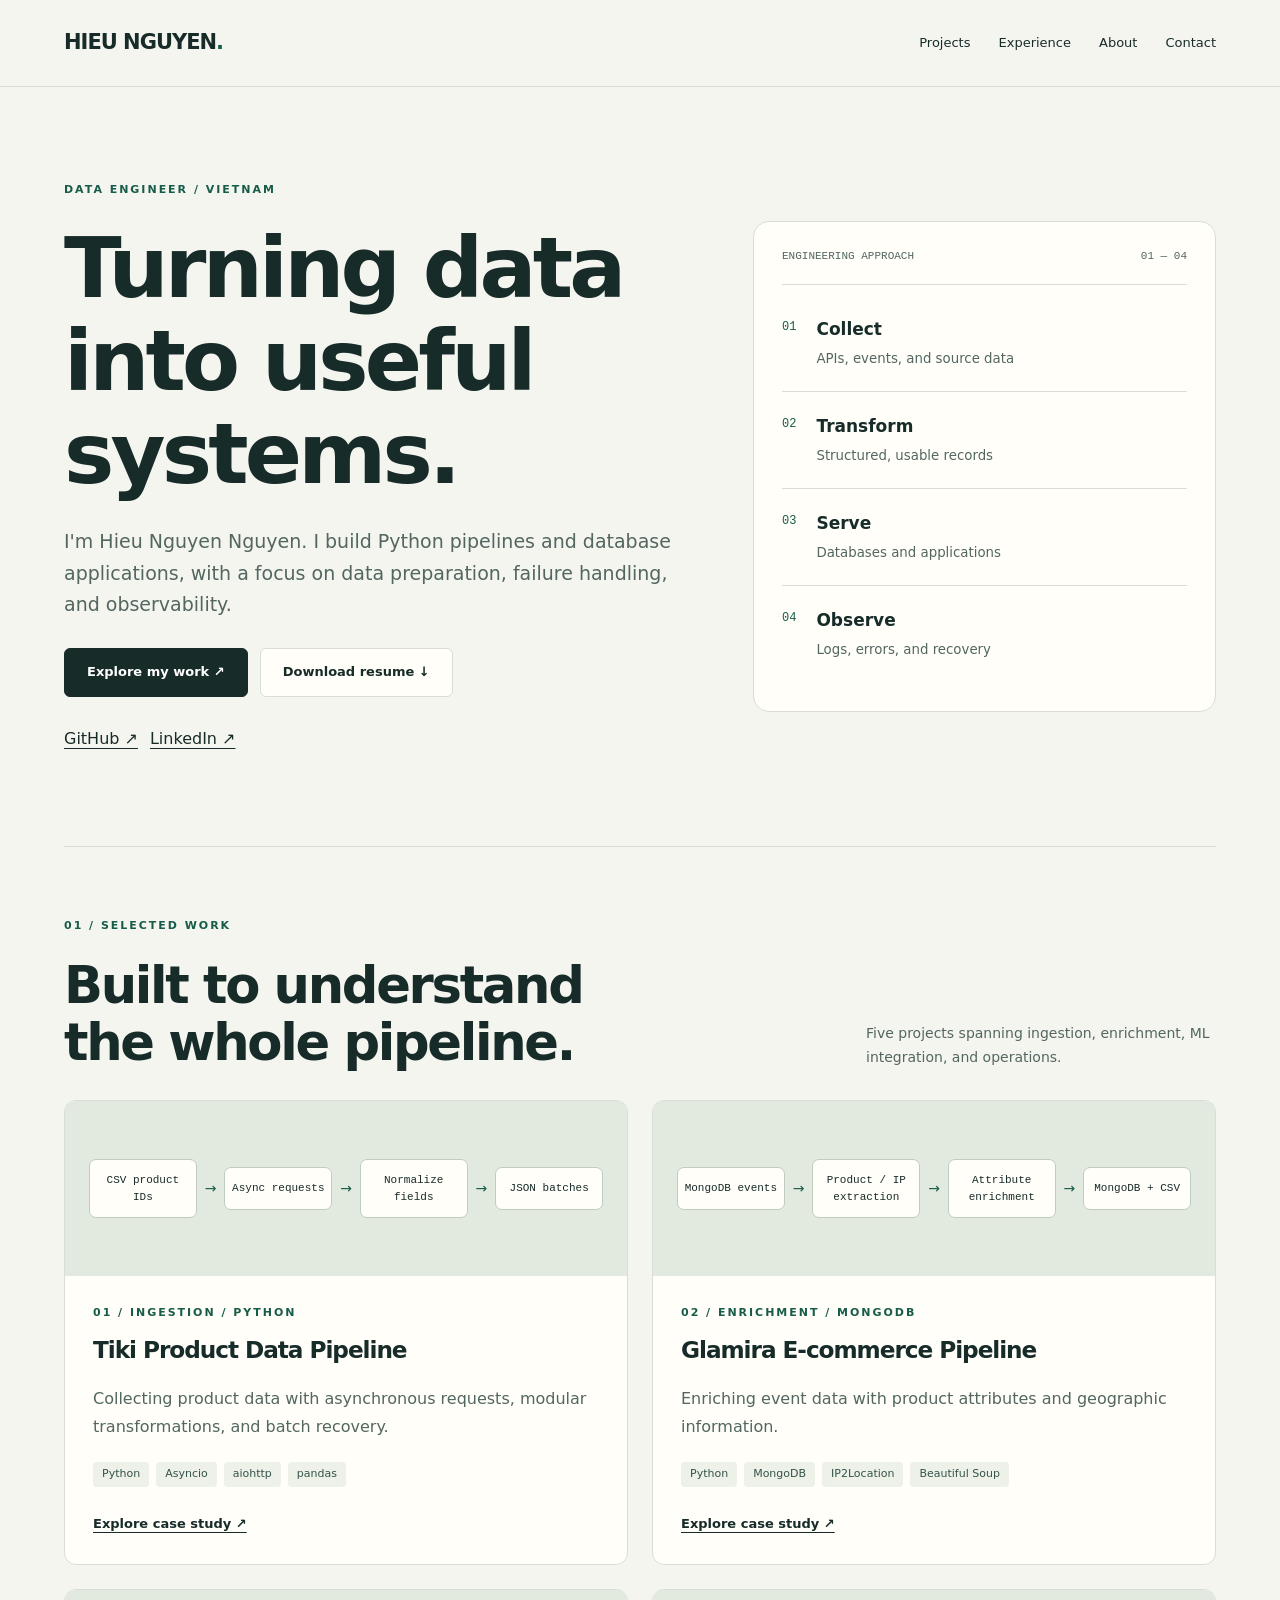
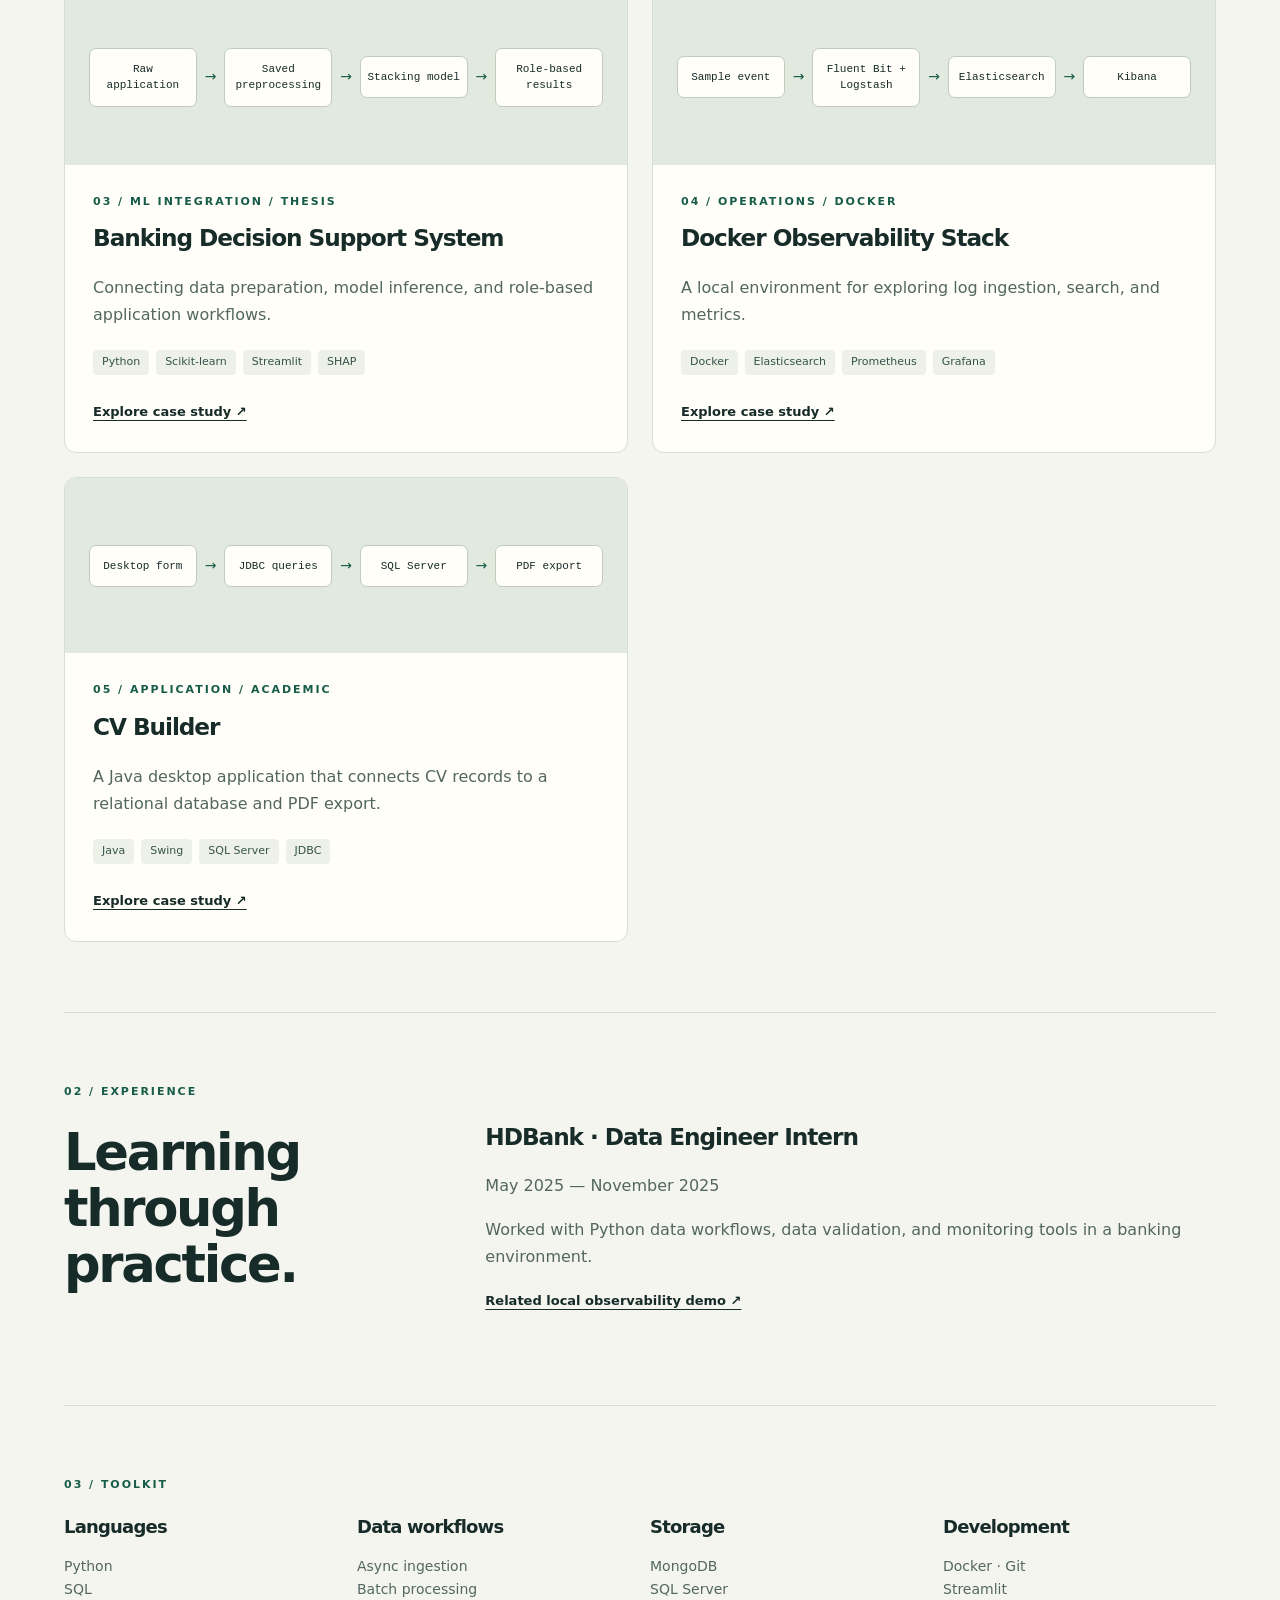
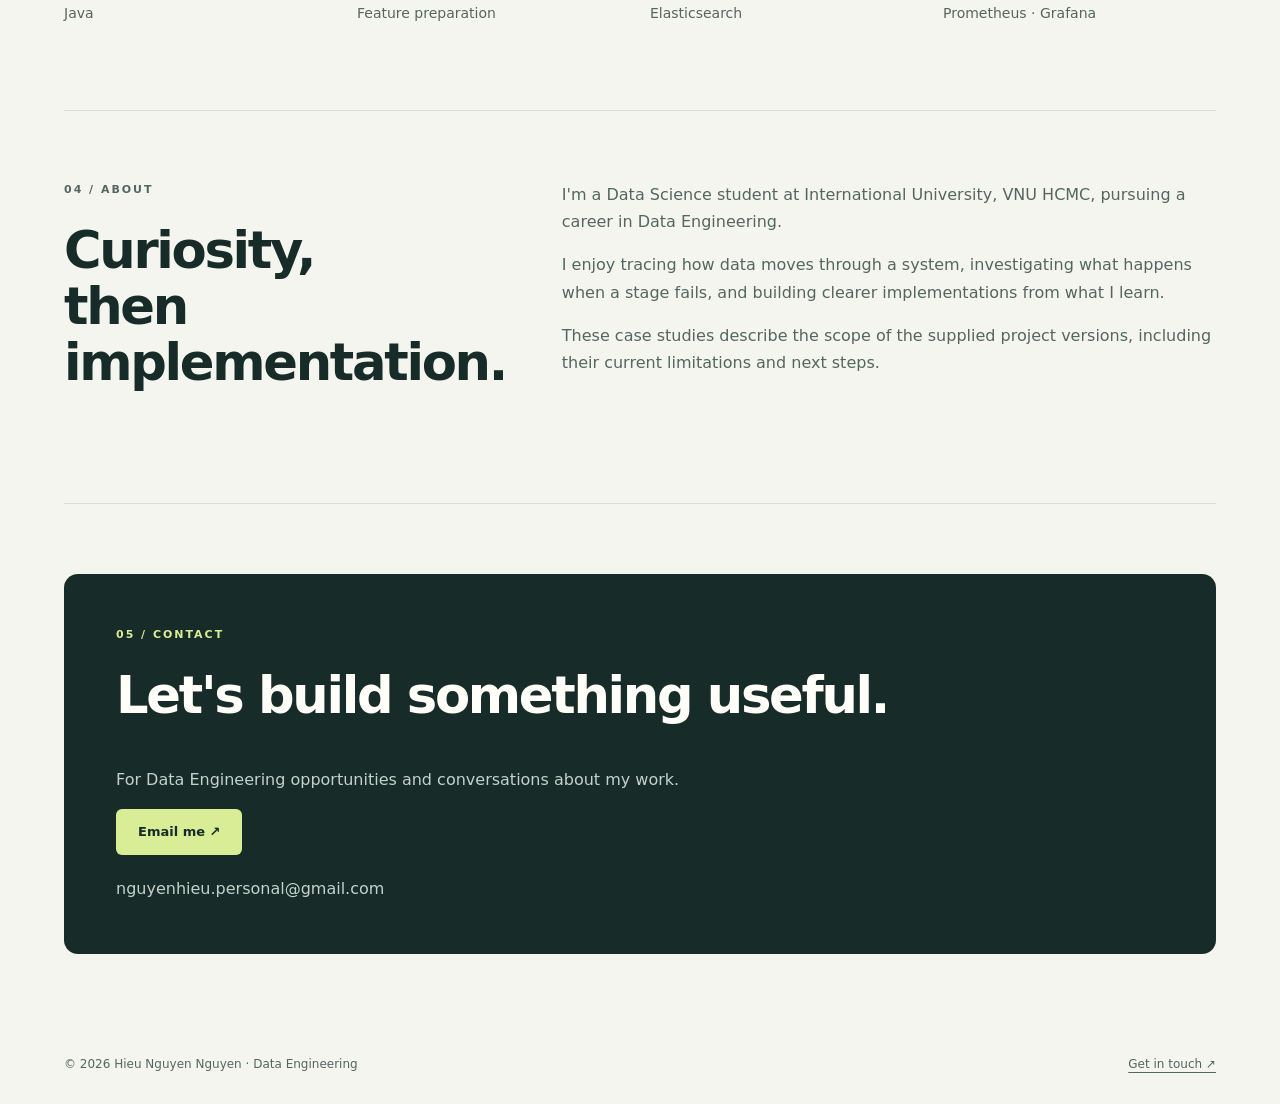
==== index.html @ 5956d6ee "Add files" ====
<!doctype html><html lang="en"><head><meta charset="utf-8"><meta name="viewport" content="width=device-width, initial-scale=1"><meta name="description" content="Data engineering portfolio: Python pipelines, databases, observability, and ML integration."><meta name="theme-color" content="#172b29"><meta property="og:title" content="Hieu Nguyen Nguyen | Data Engineer"><meta property="og:description" content="Data engineering portfolio: Python pipelines, databases, observability, and ML integration."><meta property="og:type" content="website"><title>Hieu Nguyen Nguyen | Data Engineer</title><link rel="icon" href="assets/favicon.svg" type="image/svg+xml"><link rel="stylesheet" href="assets/style.css"><script defer src="assets/config.js"></script><script defer src="assets/links.js"></script></head><body><a class="skip" href="#main">Skip to content</a><header class="top"><nav class="wrap" aria-label="Main navigation"><a class="brand" href="index.html">HIEU NGUYEN<b>.</b></a><div class="navlinks"><a href="index.html#projects">Projects</a><a href="index.html#experience">Experience</a><a href="index.html#about">About</a><a href="index.html#contact">Contact</a></div></nav></header><main id="main"><div class="wrap"><section class="hero"><div><p class="eyebrow">DATA ENGINEER / VIETNAM</p><h1>Turning data<br>into useful<br>systems.</h1><p class="lead">I'm Hieu Nguyen Nguyen. I build Python pipelines and database applications, with a focus on data preparation, failure handling, and observability.</p><div class="buttons"><a class="btn primary" href="#projects">Explore my work ↗</a><a class="btn" href="assets/resume.pdf" download>Download resume ↓</a></div><div class="buttons"><a data-link="github" hidden>GitHub ↗</a><a data-link="linkedin" hidden>LinkedIn ↗</a></div></div><aside class="system"><div class="system-top"><span>ENGINEERING APPROACH</span><span>01 — 04</span></div><ol><li><span>01</span><div><strong>Collect</strong><small>APIs, events, and source data</small></div></li><li><span>02</span><div><strong>Transform</strong><small>Structured, usable records</small></div></li><li><span>03</span><div><strong>Serve</strong><small>Databases and applications</small></div></li><li><span>04</span><div><strong>Observe</strong><small>Logs, errors, and recovery</small></div></li></ol></aside></section><section class="section" id="projects"><p class="eyebrow">01 / SELECTED WORK</p><div class="sectionhead"><h2>Built to understand<br>the whole pipeline.</h2><p>Five projects spanning ingestion, enrichment, ML integration, and operations.</p></div><div class="grid"><article class="card"><div class="art" aria-label="Illustrative workflow: CSV product IDs, Async requests, Normalize fields, JSON batches"><span class="node">CSV product IDs</span><span class="arrow" aria-hidden="true">→</span><span class="node">Async requests</span><span class="arrow" aria-hidden="true">→</span><span class="node">Normalize fields</span><span class="arrow" aria-hidden="true">→</span><span class="node">JSON batches</span></div><div class="card-body"><p class="eyebrow">01 / INGESTION / PYTHON</p><h3><a href="projects/tiki.html">Tiki Product Data Pipeline</a></h3><p>Collecting product data with asynchronous requests, modular transformations, and batch recovery.</p><ul class="tags"><li>Python</li><li>Asyncio</li><li>aiohttp</li><li>pandas</li></ul><a class="textlink" href="projects/tiki.html">Explore case study ↗</a></div></article><article class="card"><div class="art" aria-label="Illustrative workflow: MongoDB events, Product / IP extraction, Attribute enrichment, MongoDB + CSV"><span class="node">MongoDB events</span><span class="arrow" aria-hidden="true">→</span><span class="node">Product / IP extraction</span><span class="arrow" aria-hidden="true">→</span><span class="node">Attribute enrichment</span><span class="arrow" aria-hidden="true">→</span><span class="node">MongoDB + CSV</span></div><div class="card-body"><p class="eyebrow">02 / ENRICHMENT / MONGODB</p><h3><a href="projects/glamira.html">Glamira E-commerce Pipeline</a></h3><p>Enriching event data with product attributes and geographic information.</p><ul class="tags"><li>Python</li><li>MongoDB</li><li>IP2Location</li><li>Beautiful Soup</li></ul><a class="textlink" href="projects/glamira.html">Explore case study ↗</a></div></article><article class="card"><div class="art" aria-label="Illustrative workflow: Raw application, Saved preprocessing, Stacking model, Role-based results"><span class="node">Raw application</span><span class="arrow" aria-hidden="true">→</span><span class="node">Saved preprocessing</span><span class="arrow" aria-hidden="true">→</span><span class="node">Stacking model</span><span class="arrow" aria-hidden="true">→</span><span class="node">Role-based results</span></div><div class="card-body"><p class="eyebrow">03 / ML INTEGRATION / THESIS</p><h3><a href="projects/banking-dss.html">Banking Decision Support System</a></h3><p>Connecting data preparation, model inference, and role-based application workflows.</p><ul class="tags"><li>Python</li><li>Scikit-learn</li><li>Streamlit</li><li>SHAP</li></ul><a class="textlink" href="projects/banking-dss.html">Explore case study ↗</a></div></article><article class="card"><div class="art" aria-label="Illustrative workflow: Sample event, Fluent Bit + Logstash, Elasticsearch, Kibana"><span class="node">Sample event</span><span class="arrow" aria-hidden="true">→</span><span class="node">Fluent Bit + Logstash</span><span class="arrow" aria-hidden="true">→</span><span class="node">Elasticsearch</span><span class="arrow" aria-hidden="true">→</span><span class="node">Kibana</span></div><div class="card-body"><p class="eyebrow">04 / OPERATIONS / DOCKER</p><h3><a href="projects/observability.html">Docker Observability Stack</a></h3><p>A local environment for exploring log ingestion, search, and metrics.</p><ul class="tags"><li>Docker</li><li>Elasticsearch</li><li>Prometheus</li><li>Grafana</li></ul><a class="textlink" href="projects/observability.html">Explore case study ↗</a></div></article><article class="card"><div class="art" aria-label="Illustrative workflow: Desktop form, JDBC queries, SQL Server, PDF export"><span class="node">Desktop form</span><span class="arrow" aria-hidden="true">→</span><span class="node">JDBC queries</span><span class="arrow" aria-hidden="true">→</span><span class="node">SQL Server</span><span class="arrow" aria-hidden="true">→</span><span class="node">PDF export</span></div><div class="card-body"><p class="eyebrow">05 / APPLICATION / ACADEMIC</p><h3><a href="projects/cv-builder.html">CV Builder</a></h3><p>A Java desktop application that connects CV records to a relational database and PDF export.</p><ul class="tags"><li>Java</li><li>Swing</li><li>SQL Server</li><li>JDBC</li></ul><a class="textlink" href="projects/cv-builder.html">Explore case study ↗</a></div></article></div></section><section class="section" id="experience"><p class="eyebrow">02 / EXPERIENCE</p><div class="row"><h2>Learning<br>through practice.</h2><div><h3>HDBank · Data Engineer Intern</h3><p>May 2025 — November 2025</p><p>Worked with Python data workflows, data validation, and monitoring tools in a banking environment.</p><a class="textlink" href="projects/observability.html">Related local observability demo ↗</a></div></div></section><section class="section"><p class="eyebrow">03 / TOOLKIT</p><div class="skills"><div><h3>Languages</h3><p>Python<br>SQL<br>Java</p></div><div><h3>Data workflows</h3><p>Async ingestion<br>Batch processing<br>Feature preparation</p></div><div><h3>Storage</h3><p>MongoDB<br>SQL Server<br>Elasticsearch</p></div><div><h3>Development</h3><p>Docker · Git<br>Streamlit<br>Prometheus · Grafana</p></div></div></section><section class="section row" id="about"><div><p class="eyebrow">04 / ABOUT</p><h2>Curiosity,<br>then implementation.</h2></div><div><p>I'm a Data Science student at International University, VNU HCMC, pursuing a career in Data Engineering.</p><p>I enjoy tracing how data moves through a system, investigating what happens when a stage fails, and building clearer implementations from what I learn.</p><p>These case studies describe the scope of the supplied project versions, including their current limitations and next steps.</p></div></section><section class="section" id="contact"><div class="contact"><p class="eyebrow">05 / CONTACT</p><h2>Let's build something useful.</h2><p>For Data Engineering opportunities and conversations about my work.</p><a class="btn" href="mailto:nguyenhieu.personal@gmail.com">Email me ↗</a><p style="margin:20px 0 0">nguyenhieu.personal@gmail.com</p></div></section></div></main><footer class="wrap footer"><span>© 2026 Hieu Nguyen Nguyen · Data Engineering</span><a href="index.html#contact">Get in touch ↗</a></footer></body></html>
---- assets/style.css ----
:root{--bg:#f5f5f0;--ink:#172b29;--muted:#536660;--line:#d8ded6;--accent:#175c49;--lime:#d9ec96;--paper:#fffef9}*{box-sizing:border-box}html{scroll-behavior:smooth;scroll-padding-top:95px}body{margin:0;background:var(--bg);color:var(--ink);font:16px/1.7 system-ui,-apple-system,Segoe UI,sans-serif}a{color:inherit;text-underline-offset:4px}a:focus-visible,summary:focus-visible{outline:3px solid #587c20;outline-offset:5px}h1,h2,h3,p{margin-top:0}h1,h2,h3{line-height:1.1;letter-spacing:-.045em}h1{font-size:clamp(2.7rem,6.6vw,5.8rem);font-weight:650;margin-bottom:26px}h2{font-size:clamp(2rem,4vw,3.3rem);font-weight:600}h3{font-size:1.45rem;font-weight:600}.wrap{width:min(1152px,calc(100% - 48px));margin:auto}.top{border-bottom:1px solid var(--line);background:var(--bg)}nav{display:flex;align-items:center;justify-content:space-between;gap:20px;min-height:86px}.brand{font-size:21px;font-weight:750;text-decoration:none;letter-spacing:-1px}.brand b{color:var(--accent)}.navlinks{display:flex;gap:28px;flex-wrap:wrap}.navlinks a{font-size:13px;text-decoration:none}.navlinks a:hover{text-decoration:underline}.hero{display:grid;grid-template-columns:1.35fr 1fr;gap:64px;align-items:center;padding:94px 0}.eyebrow{text-transform:uppercase;font-size:11px;font-weight:750;letter-spacing:.18em;color:var(--accent);margin-bottom:22px}.lead{font-size:19px;line-height:1.65;color:var(--muted);max-width:630px}.buttons{display:flex;flex-wrap:wrap;gap:12px;margin-top:28px}.btn{display:inline-block;padding:12px 22px;border:1px solid var(--line);border-radius:6px;text-decoration:none;font-size:13px;font-weight:650;background:var(--paper)}.btn.primary{background:var(--ink);color:white;border-color:var(--ink)}.btn:hover{box-shadow:0 3px 0 #b4c3b6}.system{border:1px solid var(--line);border-radius:16px;background:var(--paper);padding:28px}.system-top{display:flex;justify-content:space-between;font:11px monospace;color:var(--muted);padding-bottom:22px;border-bottom:1px solid var(--line)}.system ol{padding:10px 0 0;list-style:none;margin:0}.system li{display:flex;gap:20px;padding:20px 0;border-bottom:1px solid var(--line)}.system li:last-child{border:0}.system li span{font:12px monospace;color:var(--accent);padding-top:5px}.system strong{display:block;font-size:17px;font-weight:600}.system small{color:var(--muted)}.section{padding:70px 0;border-top:1px solid var(--line)}.sectionhead{display:flex;justify-content:space-between;align-items:end;gap:24px;margin-bottom:30px}.sectionhead h2{margin:0}.sectionhead p{margin:0;color:var(--muted);font-size:14px;max-width:350px}.grid{display:grid;grid-template-columns:repeat(2,minmax(0,1fr));gap:24px}.card{background:var(--paper);border:1px solid var(--line);border-radius:12px;overflow:hidden}.card-body{padding:28px}.card p{color:var(--muted)}.card .eyebrow{color:var(--accent);margin-bottom:14px}.card h3 a{text-decoration:none}.card h3 a:hover{text-decoration:underline}.art{height:175px;background:#e2e9df;display:flex;align-items:center;padding:24px;gap:8px}.node{background:var(--paper);border:1px solid #bfccbe;padding:12px 6px;border-radius:7px;text-align:center;font:11px/1.5 monospace;flex:1}.arrow{font-size:14px;color:var(--accent)}.tags{display:flex;gap:7px;flex-wrap:wrap;list-style:none;padding:0;margin:22px 0}.tags li{font-size:11px;background:#edf1e8;padding:3px 9px;border-radius:4px;color:#34534a}.textlink{font-size:13px;font-weight:650}.row{display:grid;grid-template-columns:1fr 2fr;gap:56px}.row p{color:var(--muted)}.skills{display:grid;grid-template-columns:repeat(4,1fr);gap:20px}.skills h3{font-size:18px}.skills p{font-size:14px;color:var(--muted)}.contact{padding:52px;border-radius:14px;background:var(--ink);color:var(--paper)}.contact .eyebrow{color:var(--lime)}.contact p{color:#c4d2c9}.contact .btn{background:var(--lime);color:var(--ink);border:0}.contact a{overflow-wrap:anywhere}.footer{padding:30px 0;display:flex;justify-content:space-between;gap:20px;font-size:12px;color:var(--muted)}.skip{position:absolute;left:12px;top:-80px;background:white;padding:10px;z-index:20}.skip:focus{top:10px}.projecthero{padding:64px 0 48px}.projecthero h1{font-size:clamp(2.6rem,5vw,4.7rem);max-width:950px}.breadcrumb{font-size:13px;margin-bottom:40px;display:inline-block}.stats{display:grid;grid-template-columns:repeat(3,1fr);border:1px solid var(--line);border-radius:12px;background:var(--paper);margin:32px 0}.stat{padding:26px;border-right:1px solid var(--line)}.stat:last-child{border:0}.stat strong{font-size:30px;font-weight:600;display:block}.stat span{font-size:12px;color:var(--muted)}.content{max-width:840px}.content h2{font-size:30px}.content li{margin-bottom:12px}.content p,.content li{color:var(--muted)}.decision{padding:20px 0;border-bottom:1px solid var(--line)}.decision h3{font-size:20px}.note{padding:20px 24px;border-left:3px solid var(--accent);background:#e9eee3;font-size:14px}.projectart{margin:20px 0}.projectart .art{border-radius:12px;height:150px}.external{margin-top:16px}.external[hidden]{display:none}.resume-note{font-size:12px;color:var(--muted);margin-top:14px} @media(max-width:800px){.hero,.row{grid-template-columns:1fr;gap:32px}.hero{padding:55px 0}.skills{grid-template-columns:repeat(2,1fr)}.sectionhead{align-items:start;flex-direction:column}.section{padding:48px 0}}@media(max-width:560px){.wrap{width:calc(100% - 32px)}nav{align-items:start;flex-direction:column;padding:18px 0}.navlinks{gap:18px}.grid,.stats{grid-template-columns:1fr}.stat{border-right:0;border-bottom:1px solid var(--line)}.contact{padding:28px}.art{padding:16px;gap:4px}.node{font-size:10px;padding:10px 3px}.footer{flex-direction:column}.card-body{padding:24px}.skills{gap:12px} }@media(prefers-reduced-motion:reduce){html{scroll-behavior:auto}}
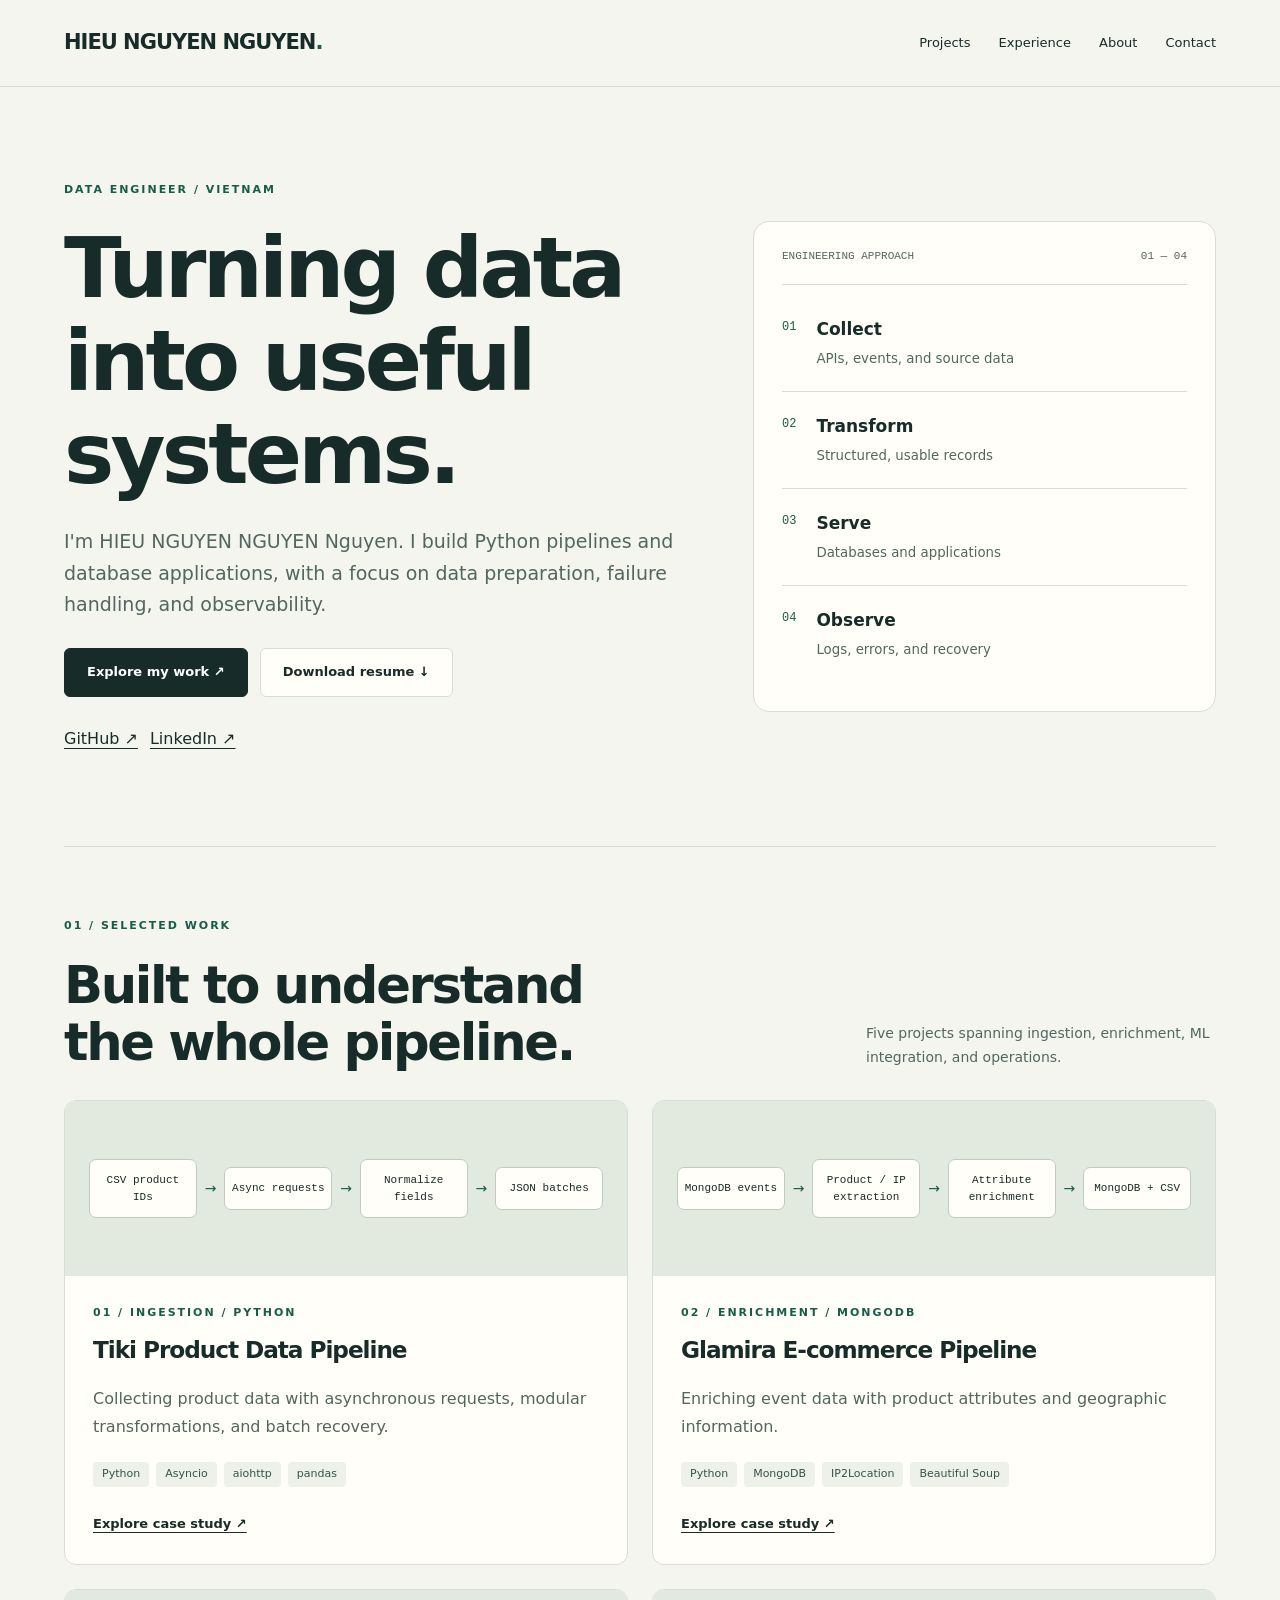
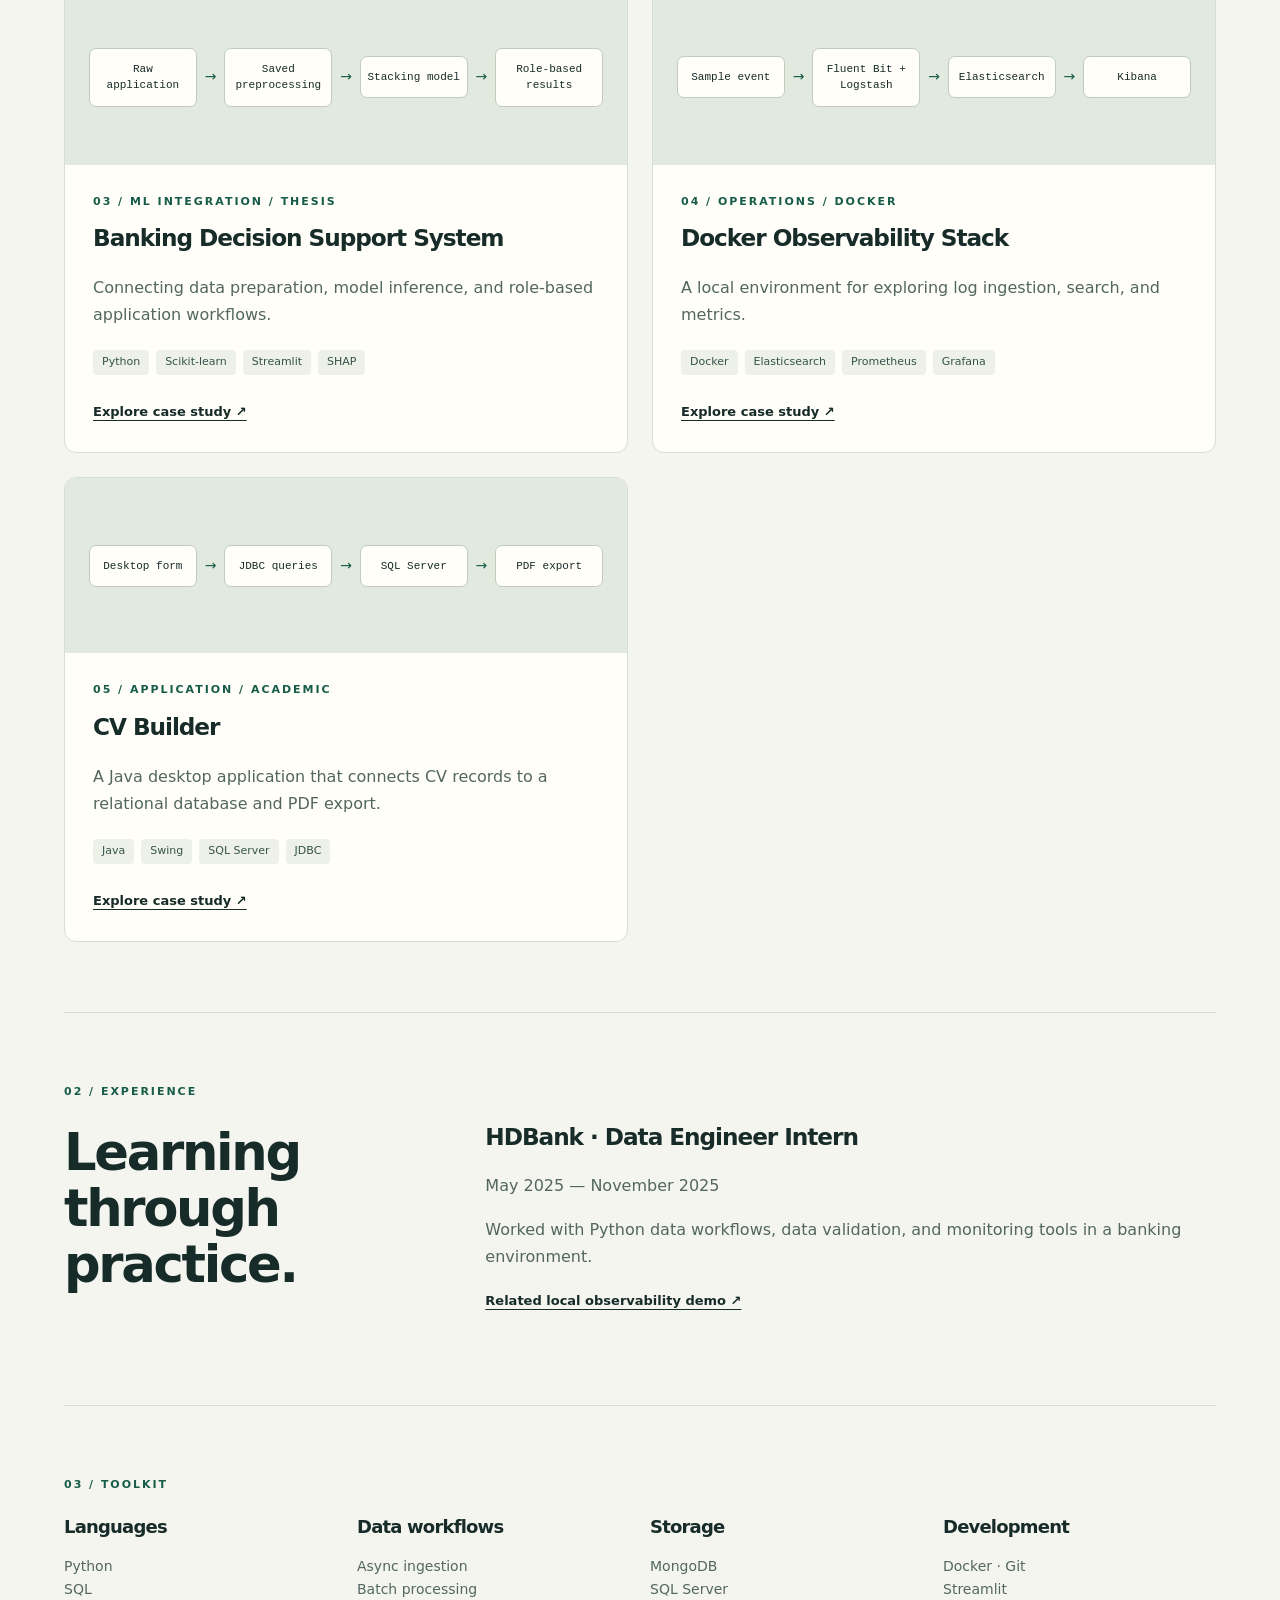
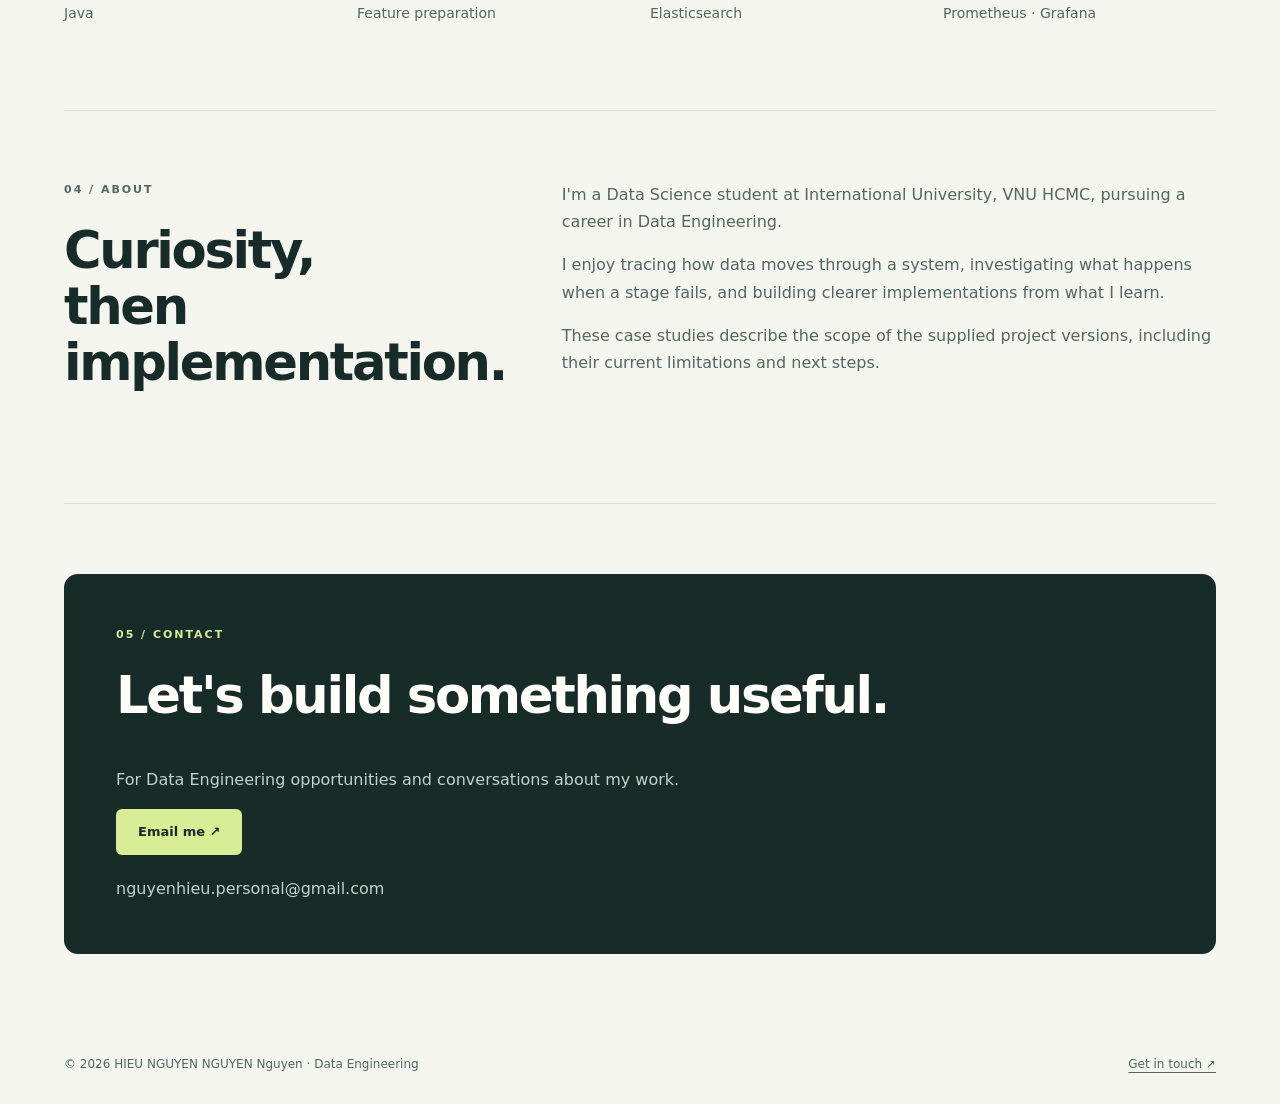
==== commit 92d2b237: "Update HTML" ====
--- a/index.html
+++ b/index.html
@@ -1 +1 @@
-<!doctype html><html lang="en"><head><meta charset="utf-8"><meta name="viewport" content="width=device-width, initial-scale=1"><meta name="description" content="Data engineering portfolio: Python pipelines, databases, observability, and ML integration."><meta name="theme-color" content="#172b29"><meta property="og:title" content="Hieu Nguyen Nguyen | Data Engineer"><meta property="og:description" content="Data engineering portfolio: Python pipelines, databases, observability, and ML integration."><meta property="og:type" content="website"><title>Hieu Nguyen Nguyen | Data Engineer</title><link rel="icon" href="assets/favicon.svg" type="image/svg+xml"><link rel="stylesheet" href="assets/style.css"><script defer src="assets/config.js"></script><script defer src="assets/links.js"></script></head><body><a class="skip" href="#main">Skip to content</a><header class="top"><nav class="wrap" aria-label="Main navigation"><a class="brand" href="index.html">HIEU NGUYEN<b>.</b></a><div class="navlinks"><a href="index.html#projects">Projects</a><a href="index.html#experience">Experience</a><a href="index.html#about">About</a><a href="index.html#contact">Contact</a></div></nav></header><main id="main"><div class="wrap"><section class="hero"><div><p class="eyebrow">DATA ENGINEER / VIETNAM</p><h1>Turning data<br>into useful<br>systems.</h1><p class="lead">I'm Hieu Nguyen Nguyen. I build Python pipelines and database applications, with a focus on data preparation, failure handling, and observability.</p><div class="buttons"><a class="btn primary" href="#projects">Explore my work ↗</a><a class="btn" href="assets/resume.pdf" download>Download resume ↓</a></div><div class="buttons"><a data-link="github" hidden>GitHub ↗</a><a data-link="linkedin" hidden>LinkedIn ↗</a></div></div><aside class="system"><div class="system-top"><span>ENGINEERING APPROACH</span><span>01 — 04</span></div><ol><li><span>01</span><div><strong>Collect</strong><small>APIs, events, and source data</small></div></li><li><span>02</span><div><strong>Transform</strong><small>Structured, usable records</small></div></li><li><span>03</span><div><strong>Serve</strong><small>Databases and applications</small></div></li><li><span>04</span><div><strong>Observe</strong><small>Logs, errors, and recovery</small></div></li></ol></aside></section><section class="section" id="projects"><p class="eyebrow">01 / SELECTED WORK</p><div class="sectionhead"><h2>Built to understand<br>the whole pipeline.</h2><p>Five projects spanning ingestion, enrichment, ML integration, and operations.</p></div><div class="grid"><article class="card"><div class="art" aria-label="Illustrative workflow: CSV product IDs, Async requests, Normalize fields, JSON batches"><span class="node">CSV product IDs</span><span class="arrow" aria-hidden="true">→</span><span class="node">Async requests</span><span class="arrow" aria-hidden="true">→</span><span class="node">Normalize fields</span><span class="arrow" aria-hidden="true">→</span><span class="node">JSON batches</span></div><div class="card-body"><p class="eyebrow">01 / INGESTION / PYTHON</p><h3><a href="projects/tiki.html">Tiki Product Data Pipeline</a></h3><p>Collecting product data with asynchronous requests, modular transformations, and batch recovery.</p><ul class="tags"><li>Python</li><li>Asyncio</li><li>aiohttp</li><li>pandas</li></ul><a class="textlink" href="projects/tiki.html">Explore case study ↗</a></div></article><article class="card"><div class="art" aria-label="Illustrative workflow: MongoDB events, Product / IP extraction, Attribute enrichment, MongoDB + CSV"><span class="node">MongoDB events</span><span class="arrow" aria-hidden="true">→</span><span class="node">Product / IP extraction</span><span class="arrow" aria-hidden="true">→</span><span class="node">Attribute enrichment</span><span class="arrow" aria-hidden="true">→</span><span class="node">MongoDB + CSV</span></div><div class="card-body"><p class="eyebrow">02 / ENRICHMENT / MONGODB</p><h3><a href="projects/glamira.html">Glamira E-commerce Pipeline</a></h3><p>Enriching event data with product attributes and geographic information.</p><ul class="tags"><li>Python</li><li>MongoDB</li><li>IP2Location</li><li>Beautiful Soup</li></ul><a class="textlink" href="projects/glamira.html">Explore case study ↗</a></div></article><article class="card"><div class="art" aria-label="Illustrative workflow: Raw application, Saved preprocessing, Stacking model, Role-based results"><span class="node">Raw application</span><span class="arrow" aria-hidden="true">→</span><span class="node">Saved preprocessing</span><span class="arrow" aria-hidden="true">→</span><span class="node">Stacking model</span><span class="arrow" aria-hidden="true">→</span><span class="node">Role-based results</span></div><div class="card-body"><p class="eyebrow">03 / ML INTEGRATION / THESIS</p><h3><a href="projects/banking-dss.html">Banking Decision Support System</a></h3><p>Connecting data preparation, model inference, and role-based application workflows.</p><ul class="tags"><li>Python</li><li>Scikit-learn</li><li>Streamlit</li><li>SHAP</li></ul><a class="textlink" href="projects/banking-dss.html">Explore case study ↗</a></div></article><article class="card"><div class="art" aria-label="Illustrative workflow: Sample event, Fluent Bit + Logstash, Elasticsearch, Kibana"><span class="node">Sample event</span><span class="arrow" aria-hidden="true">→</span><span class="node">Fluent Bit + Logstash</span><span class="arrow" aria-hidden="true">→</span><span class="node">Elasticsearch</span><span class="arrow" aria-hidden="true">→</span><span class="node">Kibana</span></div><div class="card-body"><p class="eyebrow">04 / OPERATIONS / DOCKER</p><h3><a href="projects/observability.html">Docker Observability Stack</a></h3><p>A local environment for exploring log ingestion, search, and metrics.</p><ul class="tags"><li>Docker</li><li>Elasticsearch</li><li>Prometheus</li><li>Grafana</li></ul><a class="textlink" href="projects/observability.html">Explore case study ↗</a></div></article><article class="card"><div class="art" aria-label="Illustrative workflow: Desktop form, JDBC queries, SQL Server, PDF export"><span class="node">Desktop form</span><span class="arrow" aria-hidden="true">→</span><span class="node">JDBC queries</span><span class="arrow" aria-hidden="true">→</span><span class="node">SQL Server</span><span class="arrow" aria-hidden="true">→</span><span class="node">PDF export</span></div><div class="card-body"><p class="eyebrow">05 / APPLICATION / ACADEMIC</p><h3><a href="projects/cv-builder.html">CV Builder</a></h3><p>A Java desktop application that connects CV records to a relational database and PDF export.</p><ul class="tags"><li>Java</li><li>Swing</li><li>SQL Server</li><li>JDBC</li></ul><a class="textlink" href="projects/cv-builder.html">Explore case study ↗</a></div></article></div></section><section class="section" id="experience"><p class="eyebrow">02 / EXPERIENCE</p><div class="row"><h2>Learning<br>through practice.</h2><div><h3>HDBank · Data Engineer Intern</h3><p>May 2025 — November 2025</p><p>Worked with Python data workflows, data validation, and monitoring tools in a banking environment.</p><a class="textlink" href="projects/observability.html">Related local observability demo ↗</a></div></div></section><section class="section"><p class="eyebrow">03 / TOOLKIT</p><div class="skills"><div><h3>Languages</h3><p>Python<br>SQL<br>Java</p></div><div><h3>Data workflows</h3><p>Async ingestion<br>Batch processing<br>Feature preparation</p></div><div><h3>Storage</h3><p>MongoDB<br>SQL Server<br>Elasticsearch</p></div><div><h3>Development</h3><p>Docker · Git<br>Streamlit<br>Prometheus · Grafana</p></div></div></section><section class="section row" id="about"><div><p class="eyebrow">04 / ABOUT</p><h2>Curiosity,<br>then implementation.</h2></div><div><p>I'm a Data Science student at International University, VNU HCMC, pursuing a career in Data Engineering.</p><p>I enjoy tracing how data moves through a system, investigating what happens when a stage fails, and building clearer implementations from what I learn.</p><p>These case studies describe the scope of the supplied project versions, including their current limitations and next steps.</p></div></section><section class="section" id="contact"><div class="contact"><p class="eyebrow">05 / CONTACT</p><h2>Let's build something useful.</h2><p>For Data Engineering opportunities and conversations about my work.</p><a class="btn" href="mailto:nguyenhieu.personal@gmail.com">Email me ↗</a><p style="margin:20px 0 0">nguyenhieu.personal@gmail.com</p></div></section></div></main><footer class="wrap footer"><span>© 2026 Hieu Nguyen Nguyen · Data Engineering</span><a href="index.html#contact">Get in touch ↗</a></footer></body></html>+<!doctype html><html lang="en"><head><meta charset="utf-8"><meta name="viewport" content="width=device-width, initial-scale=1"><meta name="description" content="Data engineering portfolio: Python pipelines, databases, observability, and ML integration."><meta name="theme-color" content="#172b29"><meta property="og:title" content="HIEU NGUYEN NGUYEN Nguyen | Data Engineer"><meta property="og:description" content="Data engineering portfolio: Python pipelines, databases, observability, and ML integration."><meta property="og:type" content="website"><title>HIEU NGUYEN NGUYEN Nguyen | Data Engineer</title><link rel="icon" href="assets/favicon.svg" type="image/svg+xml"><link rel="stylesheet" href="assets/style.css"><script defer src="assets/config.js"></script><script defer src="assets/links.js"></script></head><body><a class="skip" href="#main">Skip to content</a><header class="top"><nav class="wrap" aria-label="Main navigation"><a class="brand" href="index.html">HIEU NGUYEN NGUYEN<b>.</b></a><div class="navlinks"><a href="index.html#projects">Projects</a><a href="index.html#experience">Experience</a><a href="index.html#about">About</a><a href="index.html#contact">Contact</a></div></nav></header><main id="main"><div class="wrap"><section class="hero"><div><p class="eyebrow">DATA ENGINEER / VIETNAM</p><h1>Turning data<br>into useful<br>systems.</h1><p class="lead">I'm HIEU NGUYEN NGUYEN Nguyen. I build Python pipelines and database applications, with a focus on data preparation, failure handling, and observability.</p><div class="buttons"><a class="btn primary" href="#projects">Explore my work ↗</a><a class="btn" href="assets/resume.pdf" download>Download resume ↓</a></div><div class="buttons"><a data-link="github" hidden>GitHub ↗</a><a data-link="linkedin" hidden>LinkedIn ↗</a></div></div><aside class="system"><div class="system-top"><span>ENGINEERING APPROACH</span><span>01 — 04</span></div><ol><li><span>01</span><div><strong>Collect</strong><small>APIs, events, and source data</small></div></li><li><span>02</span><div><strong>Transform</strong><small>Structured, usable records</small></div></li><li><span>03</span><div><strong>Serve</strong><small>Databases and applications</small></div></li><li><span>04</span><div><strong>Observe</strong><small>Logs, errors, and recovery</small></div></li></ol></aside></section><section class="section" id="projects"><p class="eyebrow">01 / SELECTED WORK</p><div class="sectionhead"><h2>Built to understand<br>the whole pipeline.</h2><p>Five projects spanning ingestion, enrichment, ML integration, and operations.</p></div><div class="grid"><article class="card"><div class="art" aria-label="Illustrative workflow: CSV product IDs, Async requests, Normalize fields, JSON batches"><span class="node">CSV product IDs</span><span class="arrow" aria-hidden="true">→</span><span class="node">Async requests</span><span class="arrow" aria-hidden="true">→</span><span class="node">Normalize fields</span><span class="arrow" aria-hidden="true">→</span><span class="node">JSON batches</span></div><div class="card-body"><p class="eyebrow">01 / INGESTION / PYTHON</p><h3><a href="projects/tiki.html">Tiki Product Data Pipeline</a></h3><p>Collecting product data with asynchronous requests, modular transformations, and batch recovery.</p><ul class="tags"><li>Python</li><li>Asyncio</li><li>aiohttp</li><li>pandas</li></ul><a class="textlink" href="projects/tiki.html">Explore case study ↗</a></div></article><article class="card"><div class="art" aria-label="Illustrative workflow: MongoDB events, Product / IP extraction, Attribute enrichment, MongoDB + CSV"><span class="node">MongoDB events</span><span class="arrow" aria-hidden="true">→</span><span class="node">Product / IP extraction</span><span class="arrow" aria-hidden="true">→</span><span class="node">Attribute enrichment</span><span class="arrow" aria-hidden="true">→</span><span class="node">MongoDB + CSV</span></div><div class="card-body"><p class="eyebrow">02 / ENRICHMENT / MONGODB</p><h3><a href="projects/glamira.html">Glamira E-commerce Pipeline</a></h3><p>Enriching event data with product attributes and geographic information.</p><ul class="tags"><li>Python</li><li>MongoDB</li><li>IP2Location</li><li>Beautiful Soup</li></ul><a class="textlink" href="projects/glamira.html">Explore case study ↗</a></div></article><article class="card"><div class="art" aria-label="Illustrative workflow: Raw application, Saved preprocessing, Stacking model, Role-based results"><span class="node">Raw application</span><span class="arrow" aria-hidden="true">→</span><span class="node">Saved preprocessing</span><span class="arrow" aria-hidden="true">→</span><span class="node">Stacking model</span><span class="arrow" aria-hidden="true">→</span><span class="node">Role-based results</span></div><div class="card-body"><p class="eyebrow">03 / ML INTEGRATION / THESIS</p><h3><a href="projects/banking-dss.html">Banking Decision Support System</a></h3><p>Connecting data preparation, model inference, and role-based application workflows.</p><ul class="tags"><li>Python</li><li>Scikit-learn</li><li>Streamlit</li><li>SHAP</li></ul><a class="textlink" href="projects/banking-dss.html">Explore case study ↗</a></div></article><article class="card"><div class="art" aria-label="Illustrative workflow: Sample event, Fluent Bit + Logstash, Elasticsearch, Kibana"><span class="node">Sample event</span><span class="arrow" aria-hidden="true">→</span><span class="node">Fluent Bit + Logstash</span><span class="arrow" aria-hidden="true">→</span><span class="node">Elasticsearch</span><span class="arrow" aria-hidden="true">→</span><span class="node">Kibana</span></div><div class="card-body"><p class="eyebrow">04 / OPERATIONS / DOCKER</p><h3><a href="projects/observability.html">Docker Observability Stack</a></h3><p>A local environment for exploring log ingestion, search, and metrics.</p><ul class="tags"><li>Docker</li><li>Elasticsearch</li><li>Prometheus</li><li>Grafana</li></ul><a class="textlink" href="projects/observability.html">Explore case study ↗</a></div></article><article class="card"><div class="art" aria-label="Illustrative workflow: Desktop form, JDBC queries, SQL Server, PDF export"><span class="node">Desktop form</span><span class="arrow" aria-hidden="true">→</span><span class="node">JDBC queries</span><span class="arrow" aria-hidden="true">→</span><span class="node">SQL Server</span><span class="arrow" aria-hidden="true">→</span><span class="node">PDF export</span></div><div class="card-body"><p class="eyebrow">05 / APPLICATION / ACADEMIC</p><h3><a href="projects/cv-builder.html">CV Builder</a></h3><p>A Java desktop application that connects CV records to a relational database and PDF export.</p><ul class="tags"><li>Java</li><li>Swing</li><li>SQL Server</li><li>JDBC</li></ul><a class="textlink" href="projects/cv-builder.html">Explore case study ↗</a></div></article></div></section><section class="section" id="experience"><p class="eyebrow">02 / EXPERIENCE</p><div class="row"><h2>Learning<br>through practice.</h2><div><h3>HDBank · Data Engineer Intern</h3><p>May 2025 — November 2025</p><p>Worked with Python data workflows, data validation, and monitoring tools in a banking environment.</p><a class="textlink" href="projects/observability.html">Related local observability demo ↗</a></div></div></section><section class="section"><p class="eyebrow">03 / TOOLKIT</p><div class="skills"><div><h3>Languages</h3><p>Python<br>SQL<br>Java</p></div><div><h3>Data workflows</h3><p>Async ingestion<br>Batch processing<br>Feature preparation</p></div><div><h3>Storage</h3><p>MongoDB<br>SQL Server<br>Elasticsearch</p></div><div><h3>Development</h3><p>Docker · Git<br>Streamlit<br>Prometheus · Grafana</p></div></div></section><section class="section row" id="about"><div><p class="eyebrow">04 / ABOUT</p><h2>Curiosity,<br>then implementation.</h2></div><div><p>I'm a Data Science student at International University, VNU HCMC, pursuing a career in Data Engineering.</p><p>I enjoy tracing how data moves through a system, investigating what happens when a stage fails, and building clearer implementations from what I learn.</p><p>These case studies describe the scope of the supplied project versions, including their current limitations and next steps.</p></div></section><section class="section" id="contact"><div class="contact"><p class="eyebrow">05 / CONTACT</p><h2>Let's build something useful.</h2><p>For Data Engineering opportunities and conversations about my work.</p><a class="btn" href="mailto:nguyenhieu.personal@gmail.com">Email me ↗</a><p style="margin:20px 0 0">nguyenhieu.personal@gmail.com</p></div></section></div></main><footer class="wrap footer"><span>© 2026 HIEU NGUYEN NGUYEN Nguyen · Data Engineering</span><a href="index.html#contact">Get in touch ↗</a></footer></body></html>
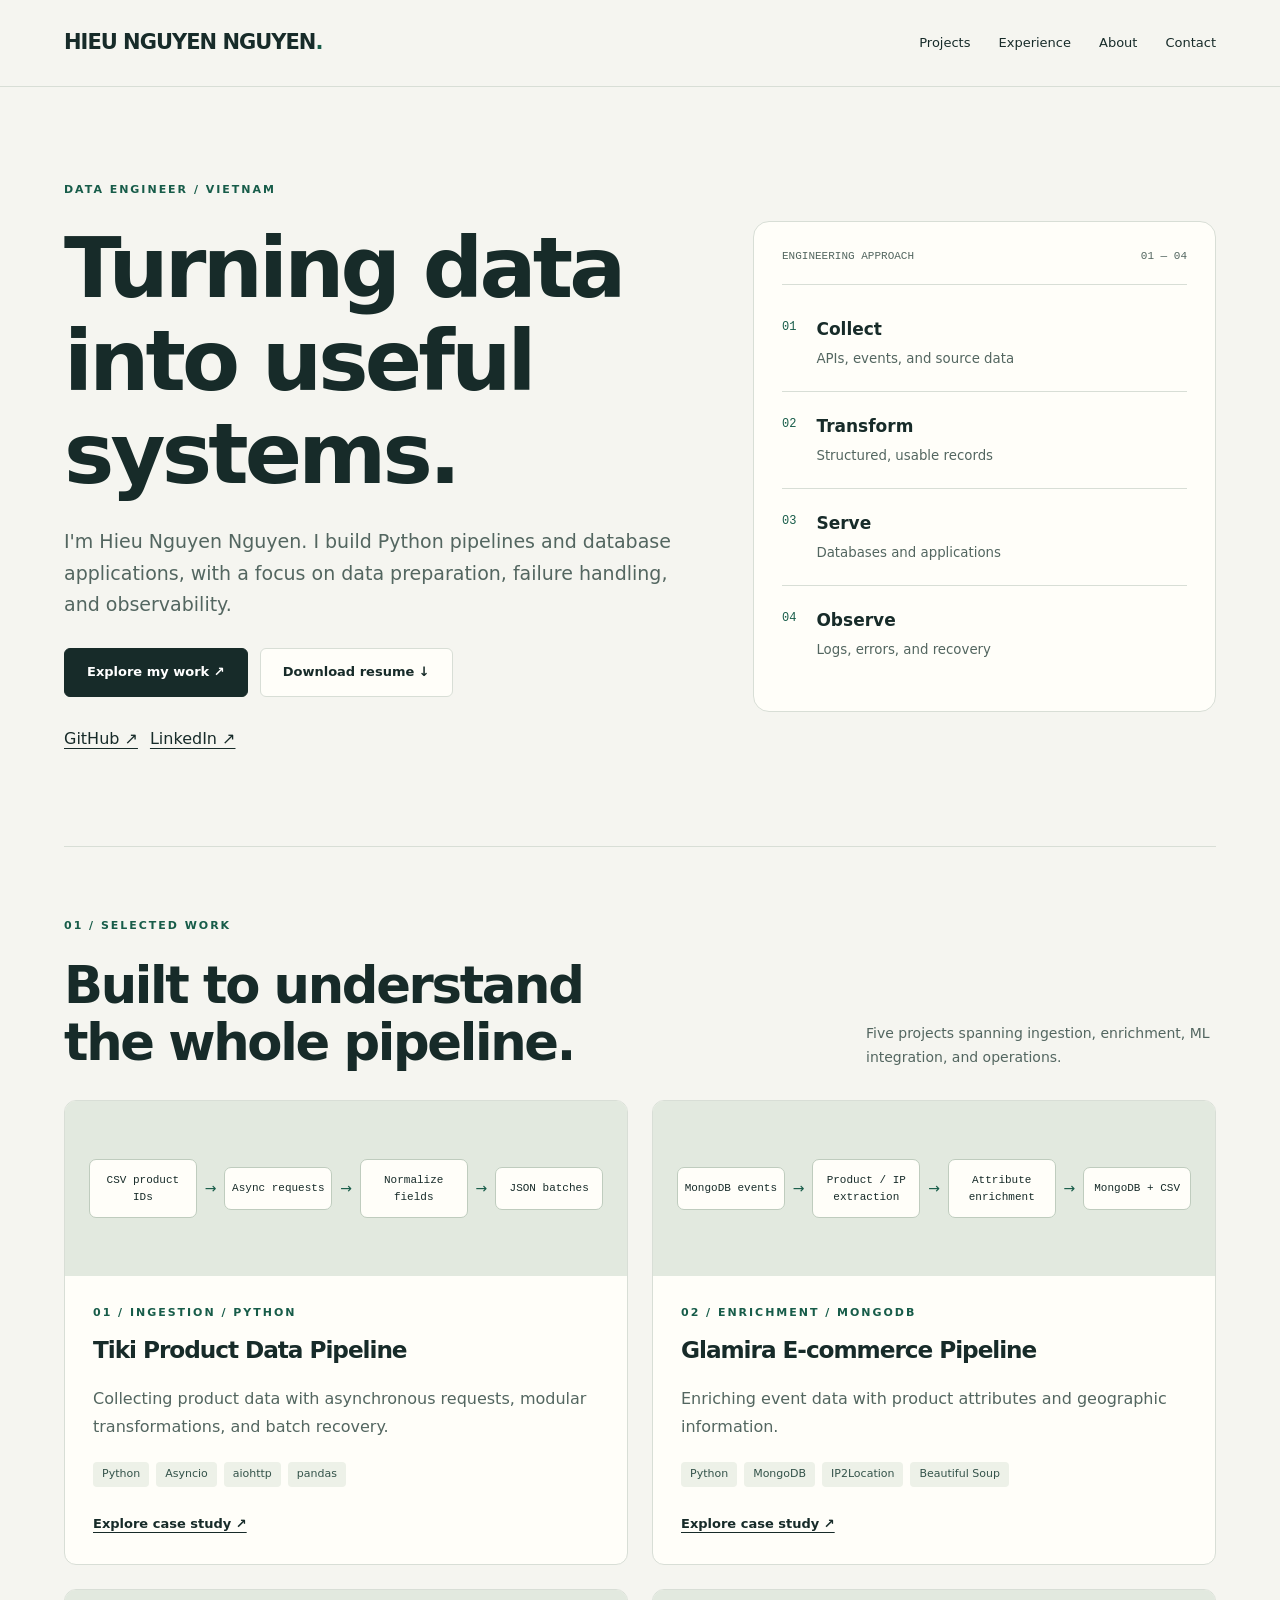
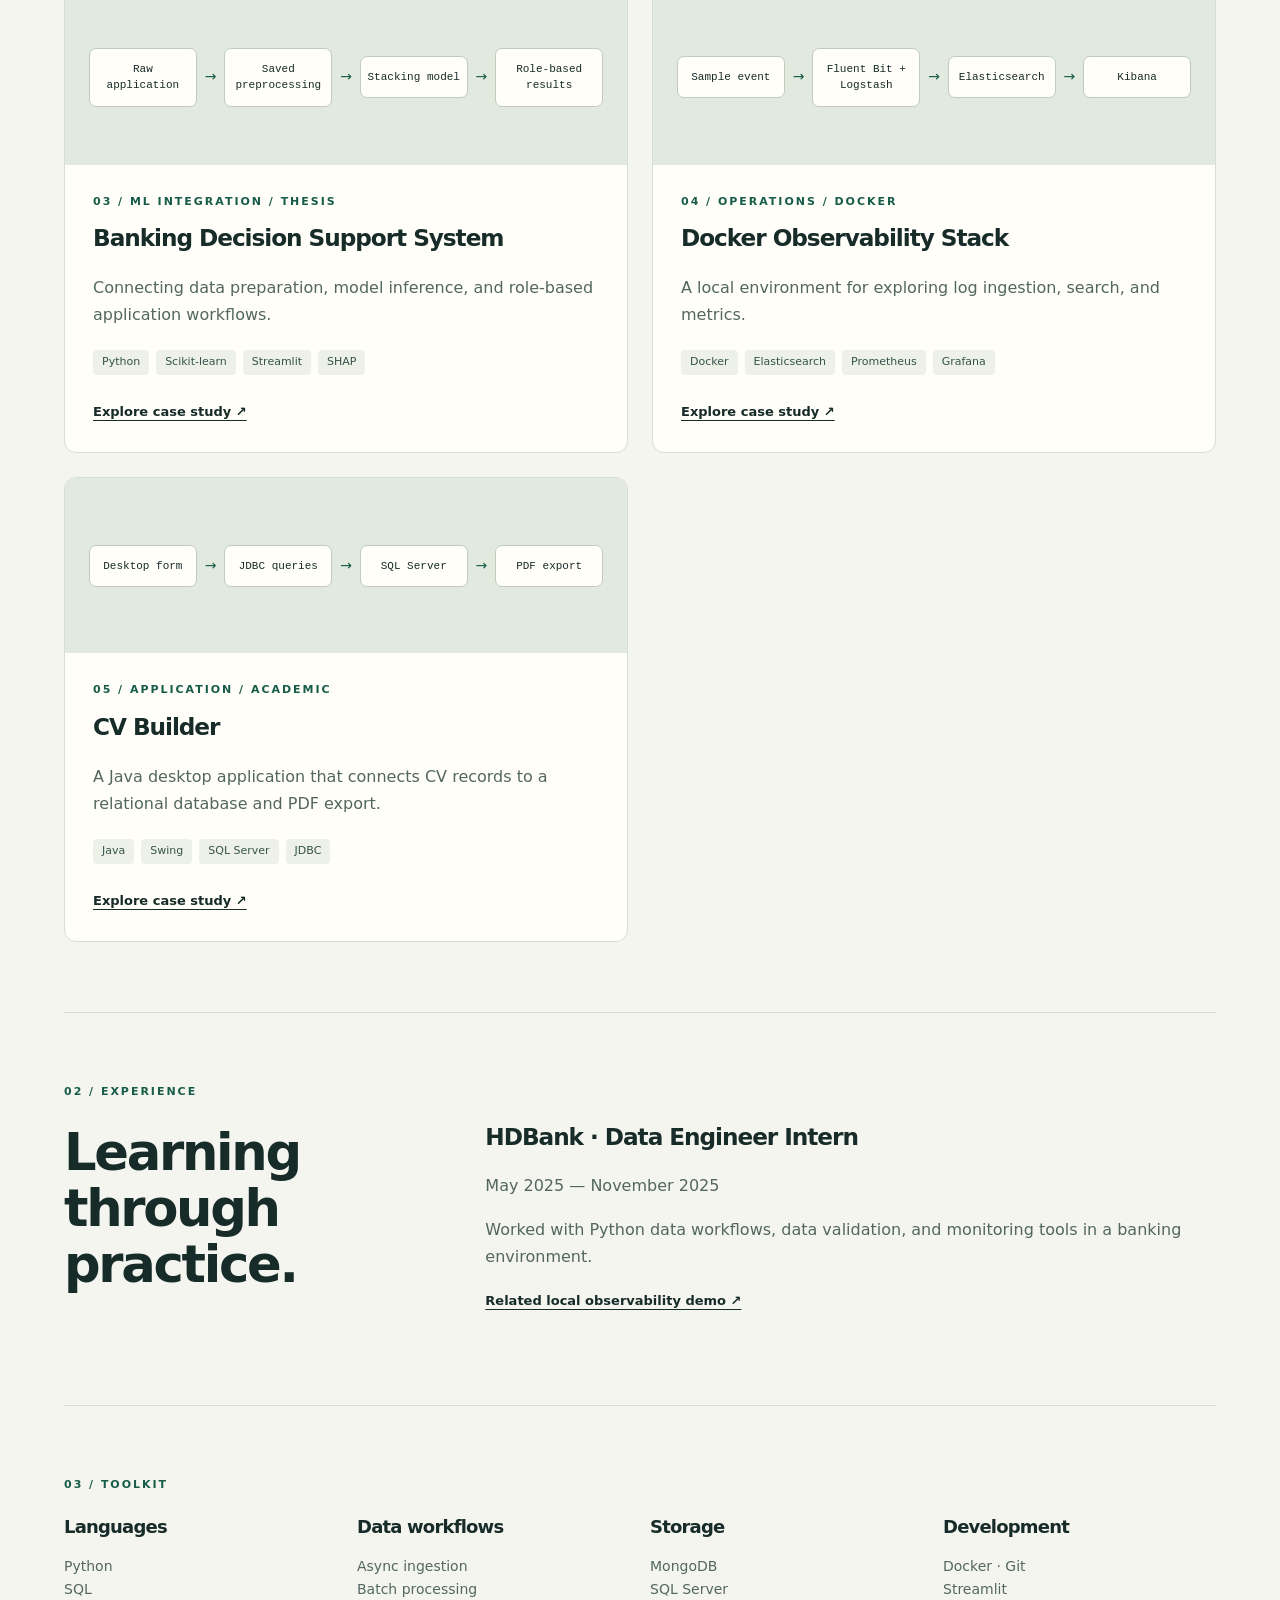
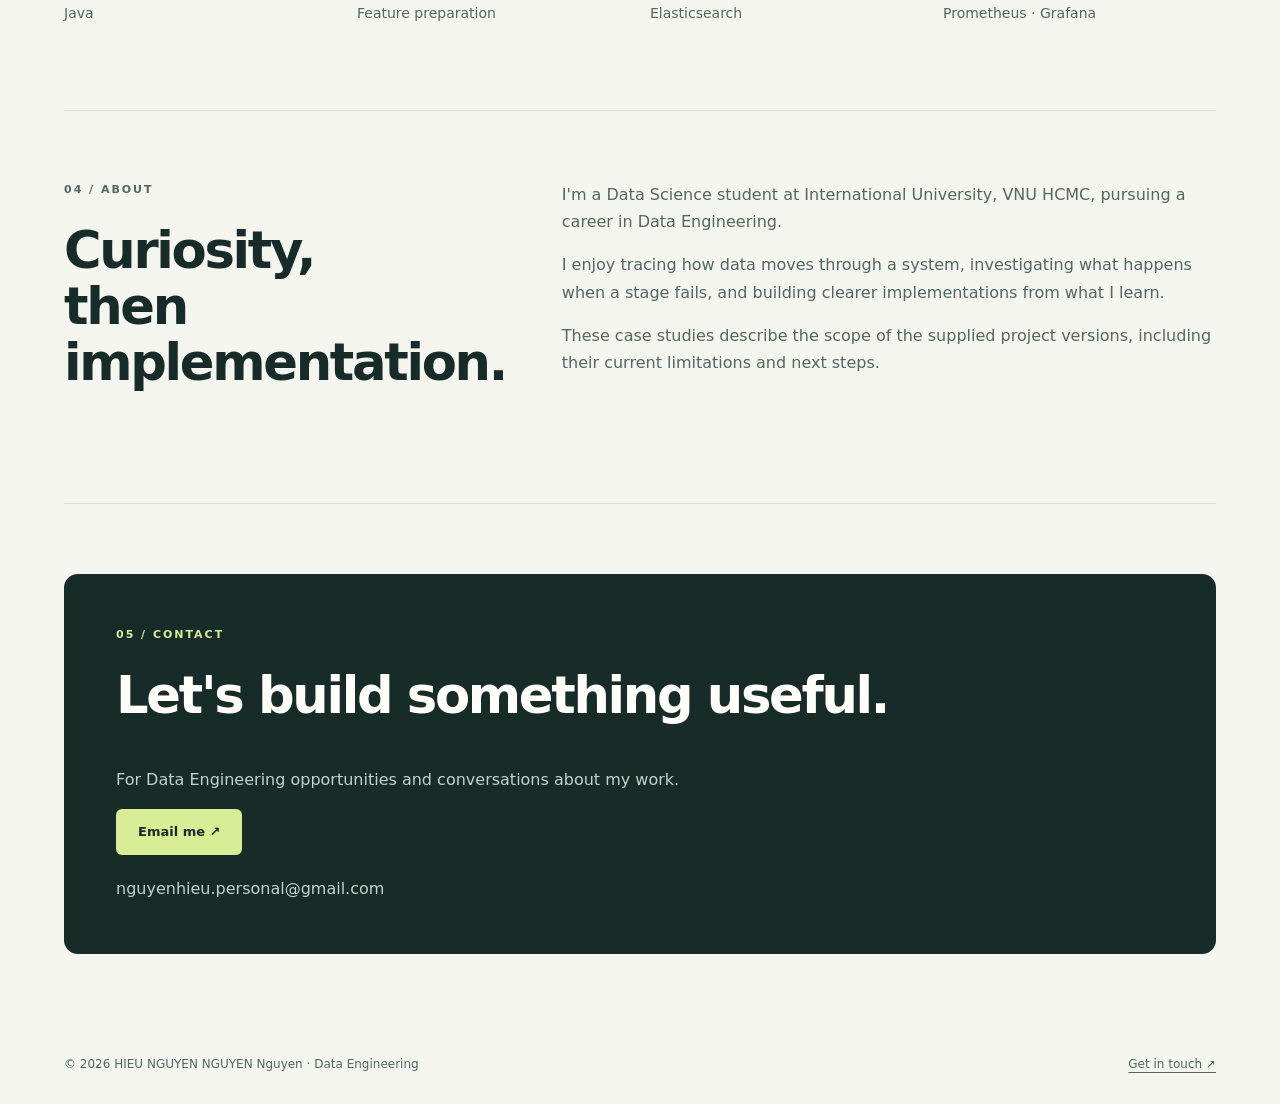
==== commit eedc112c: "Fix HTML encoding issues in index.html" ====
--- a/index.html
+++ b/index.html
@@ -1 +1 @@
-<!doctype html><html lang="en"><head><meta charset="utf-8"><meta name="viewport" content="width=device-width, initial-scale=1"><meta name="description" content="Data engineering portfolio: Python pipelines, databases, observability, and ML integration."><meta name="theme-color" content="#172b29"><meta property="og:title" content="HIEU NGUYEN NGUYEN Nguyen | Data Engineer"><meta property="og:description" content="Data engineering portfolio: Python pipelines, databases, observability, and ML integration."><meta property="og:type" content="website"><title>HIEU NGUYEN NGUYEN Nguyen | Data Engineer</title><link rel="icon" href="assets/favicon.svg" type="image/svg+xml"><link rel="stylesheet" href="assets/style.css"><script defer src="assets/config.js"></script><script defer src="assets/links.js"></script></head><body><a class="skip" href="#main">Skip to content</a><header class="top"><nav class="wrap" aria-label="Main navigation"><a class="brand" href="index.html">HIEU NGUYEN NGUYEN<b>.</b></a><div class="navlinks"><a href="index.html#projects">Projects</a><a href="index.html#experience">Experience</a><a href="index.html#about">About</a><a href="index.html#contact">Contact</a></div></nav></header><main id="main"><div class="wrap"><section class="hero"><div><p class="eyebrow">DATA ENGINEER / VIETNAM</p><h1>Turning data<br>into useful<br>systems.</h1><p class="lead">I'm HIEU NGUYEN NGUYEN Nguyen. I build Python pipelines and database applications, with a focus on data preparation, failure handling, and observability.</p><div class="buttons"><a class="btn primary" href="#projects">Explore my work ↗</a><a class="btn" href="assets/resume.pdf" download>Download resume ↓</a></div><div class="buttons"><a data-link="github" hidden>GitHub ↗</a><a data-link="linkedin" hidden>LinkedIn ↗</a></div></div><aside class="system"><div class="system-top"><span>ENGINEERING APPROACH</span><span>01 — 04</span></div><ol><li><span>01</span><div><strong>Collect</strong><small>APIs, events, and source data</small></div></li><li><span>02</span><div><strong>Transform</strong><small>Structured, usable records</small></div></li><li><span>03</span><div><strong>Serve</strong><small>Databases and applications</small></div></li><li><span>04</span><div><strong>Observe</strong><small>Logs, errors, and recovery</small></div></li></ol></aside></section><section class="section" id="projects"><p class="eyebrow">01 / SELECTED WORK</p><div class="sectionhead"><h2>Built to understand<br>the whole pipeline.</h2><p>Five projects spanning ingestion, enrichment, ML integration, and operations.</p></div><div class="grid"><article class="card"><div class="art" aria-label="Illustrative workflow: CSV product IDs, Async requests, Normalize fields, JSON batches"><span class="node">CSV product IDs</span><span class="arrow" aria-hidden="true">→</span><span class="node">Async requests</span><span class="arrow" aria-hidden="true">→</span><span class="node">Normalize fields</span><span class="arrow" aria-hidden="true">→</span><span class="node">JSON batches</span></div><div class="card-body"><p class="eyebrow">01 / INGESTION / PYTHON</p><h3><a href="projects/tiki.html">Tiki Product Data Pipeline</a></h3><p>Collecting product data with asynchronous requests, modular transformations, and batch recovery.</p><ul class="tags"><li>Python</li><li>Asyncio</li><li>aiohttp</li><li>pandas</li></ul><a class="textlink" href="projects/tiki.html">Explore case study ↗</a></div></article><article class="card"><div class="art" aria-label="Illustrative workflow: MongoDB events, Product / IP extraction, Attribute enrichment, MongoDB + CSV"><span class="node">MongoDB events</span><span class="arrow" aria-hidden="true">→</span><span class="node">Product / IP extraction</span><span class="arrow" aria-hidden="true">→</span><span class="node">Attribute enrichment</span><span class="arrow" aria-hidden="true">→</span><span class="node">MongoDB + CSV</span></div><div class="card-body"><p class="eyebrow">02 / ENRICHMENT / MONGODB</p><h3><a href="projects/glamira.html">Glamira E-commerce Pipeline</a></h3><p>Enriching event data with product attributes and geographic information.</p><ul class="tags"><li>Python</li><li>MongoDB</li><li>IP2Location</li><li>Beautiful Soup</li></ul><a class="textlink" href="projects/glamira.html">Explore case study ↗</a></div></article><article class="card"><div class="art" aria-label="Illustrative workflow: Raw application, Saved preprocessing, Stacking model, Role-based results"><span class="node">Raw application</span><span class="arrow" aria-hidden="true">→</span><span class="node">Saved preprocessing</span><span class="arrow" aria-hidden="true">→</span><span class="node">Stacking model</span><span class="arrow" aria-hidden="true">→</span><span class="node">Role-based results</span></div><div class="card-body"><p class="eyebrow">03 / ML INTEGRATION / THESIS</p><h3><a href="projects/banking-dss.html">Banking Decision Support System</a></h3><p>Connecting data preparation, model inference, and role-based application workflows.</p><ul class="tags"><li>Python</li><li>Scikit-learn</li><li>Streamlit</li><li>SHAP</li></ul><a class="textlink" href="projects/banking-dss.html">Explore case study ↗</a></div></article><article class="card"><div class="art" aria-label="Illustrative workflow: Sample event, Fluent Bit + Logstash, Elasticsearch, Kibana"><span class="node">Sample event</span><span class="arrow" aria-hidden="true">→</span><span class="node">Fluent Bit + Logstash</span><span class="arrow" aria-hidden="true">→</span><span class="node">Elasticsearch</span><span class="arrow" aria-hidden="true">→</span><span class="node">Kibana</span></div><div class="card-body"><p class="eyebrow">04 / OPERATIONS / DOCKER</p><h3><a href="projects/observability.html">Docker Observability Stack</a></h3><p>A local environment for exploring log ingestion, search, and metrics.</p><ul class="tags"><li>Docker</li><li>Elasticsearch</li><li>Prometheus</li><li>Grafana</li></ul><a class="textlink" href="projects/observability.html">Explore case study ↗</a></div></article><article class="card"><div class="art" aria-label="Illustrative workflow: Desktop form, JDBC queries, SQL Server, PDF export"><span class="node">Desktop form</span><span class="arrow" aria-hidden="true">→</span><span class="node">JDBC queries</span><span class="arrow" aria-hidden="true">→</span><span class="node">SQL Server</span><span class="arrow" aria-hidden="true">→</span><span class="node">PDF export</span></div><div class="card-body"><p class="eyebrow">05 / APPLICATION / ACADEMIC</p><h3><a href="projects/cv-builder.html">CV Builder</a></h3><p>A Java desktop application that connects CV records to a relational database and PDF export.</p><ul class="tags"><li>Java</li><li>Swing</li><li>SQL Server</li><li>JDBC</li></ul><a class="textlink" href="projects/cv-builder.html">Explore case study ↗</a></div></article></div></section><section class="section" id="experience"><p class="eyebrow">02 / EXPERIENCE</p><div class="row"><h2>Learning<br>through practice.</h2><div><h3>HDBank · Data Engineer Intern</h3><p>May 2025 — November 2025</p><p>Worked with Python data workflows, data validation, and monitoring tools in a banking environment.</p><a class="textlink" href="projects/observability.html">Related local observability demo ↗</a></div></div></section><section class="section"><p class="eyebrow">03 / TOOLKIT</p><div class="skills"><div><h3>Languages</h3><p>Python<br>SQL<br>Java</p></div><div><h3>Data workflows</h3><p>Async ingestion<br>Batch processing<br>Feature preparation</p></div><div><h3>Storage</h3><p>MongoDB<br>SQL Server<br>Elasticsearch</p></div><div><h3>Development</h3><p>Docker · Git<br>Streamlit<br>Prometheus · Grafana</p></div></div></section><section class="section row" id="about"><div><p class="eyebrow">04 / ABOUT</p><h2>Curiosity,<br>then implementation.</h2></div><div><p>I'm a Data Science student at International University, VNU HCMC, pursuing a career in Data Engineering.</p><p>I enjoy tracing how data moves through a system, investigating what happens when a stage fails, and building clearer implementations from what I learn.</p><p>These case studies describe the scope of the supplied project versions, including their current limitations and next steps.</p></div></section><section class="section" id="contact"><div class="contact"><p class="eyebrow">05 / CONTACT</p><h2>Let's build something useful.</h2><p>For Data Engineering opportunities and conversations about my work.</p><a class="btn" href="mailto:nguyenhieu.personal@gmail.com">Email me ↗</a><p style="margin:20px 0 0">nguyenhieu.personal@gmail.com</p></div></section></div></main><footer class="wrap footer"><span>© 2026 HIEU NGUYEN NGUYEN Nguyen · Data Engineering</span><a href="index.html#contact">Get in touch ↗</a></footer></body></html>
+<!doctype html><html lang="en"><head><meta charset="utf-8"><meta name="viewport" content="width=device-width, initial-scale=1"><meta name="description" content="Data engineering portfolio: Python pipelines, databases, observability, and ML integration."><meta name="theme-color" content="#172b29"><meta property="og:title" content="HIEU NGUYEN NGUYEN | Data Engineer"><meta property="og:description" content="Data engineering portfolio: Python pipelines, databases, observability, and ML integration."><meta property="og:type" content="website"><title>HIEU NGUYEN NGUYEN | Data Engineer</title><link rel="icon" href="assets/favicon.svg" type="image/svg+xml"><link rel="stylesheet" href="assets/style.css"><script defer src="assets/config.js"></script><script defer src="assets/links.js"></script></head><body><a class="skip" href="#main">Skip to content</a><header class="top"><nav class="wrap" aria-label="Main navigation"><a class="brand" href="index.html">HIEU NGUYEN NGUYEN<b>.</b></a><div class="navlinks"><a href="index.html#projects">Projects</a><a href="index.html#experience">Experience</a><a href="index.html#about">About</a><a href="index.html#contact">Contact</a></div></nav></header><main id="main"><div class="wrap"><section class="hero"><div><p class="eyebrow">DATA ENGINEER / VIETNAM</p><h1>Turning data<br>into useful<br>systems.</h1><p class="lead">I'm Hieu Nguyen Nguyen. I build Python pipelines and database applications, with a focus on data preparation, failure handling, and observability.</p><div class="buttons"><a class="btn primary" href="#projects">Explore my work ↗</a><a class="btn" href="assets/resume.pdf" download>Download resume ↓</a></div><div class="buttons"><a data-link="github" hidden>GitHub ↗</a><a data-link="linkedin" hidden>LinkedIn ↗</a></div></div><aside class="system"><div class="system-top"><span>ENGINEERING APPROACH</span><span>01 — 04</span></div><ol><li><span>01</span><div><strong>Collect</strong><small>APIs, events, and source data</small></div></li><li><span>02</span><div><strong>Transform</strong><small>Structured, usable records</small></div></li><li><span>03</span><div><strong>Serve</strong><small>Databases and applications</small></div></li><li><span>04</span><div><strong>Observe</strong><small>Logs, errors, and recovery</small></div></li></ol></aside></section><section class="section" id="projects"><p class="eyebrow">01 / SELECTED WORK</p><div class="sectionhead"><h2>Built to understand<br>the whole pipeline.</h2><p>Five projects spanning ingestion, enrichment, ML integration, and operations.</p></div><div class="grid"><article class="card"><div class="art" aria-label="Illustrative workflow: CSV product IDs, Async requests, Normalize fields, JSON batches"><span class="node">CSV product IDs</span><span class="arrow" aria-hidden="true">→</span><span class="node">Async requests</span><span class="arrow" aria-hidden="true">→</span><span class="node">Normalize fields</span><span class="arrow" aria-hidden="true">→</span><span class="node">JSON batches</span></div><div class="card-body"><p class="eyebrow">01 / INGESTION / PYTHON</p><h3><a href="projects/tiki.html">Tiki Product Data Pipeline</a></h3><p>Collecting product data with asynchronous requests, modular transformations, and batch recovery.</p><ul class="tags"><li>Python</li><li>Asyncio</li><li>aiohttp</li><li>pandas</li></ul><a class="textlink" href="projects/tiki.html">Explore case study ↗</a></div></article><article class="card"><div class="art" aria-label="Illustrative workflow: MongoDB events, Product / IP extraction, Attribute enrichment, MongoDB + CSV"><span class="node">MongoDB events</span><span class="arrow" aria-hidden="true">→</span><span class="node">Product / IP extraction</span><span class="arrow" aria-hidden="true">→</span><span class="node">Attribute enrichment</span><span class="arrow" aria-hidden="true">→</span><span class="node">MongoDB + CSV</span></div><div class="card-body"><p class="eyebrow">02 / ENRICHMENT / MONGODB</p><h3><a href="projects/glamira.html">Glamira E-commerce Pipeline</a></h3><p>Enriching event data with product attributes and geographic information.</p><ul class="tags"><li>Python</li><li>MongoDB</li><li>IP2Location</li><li>Beautiful Soup</li></ul><a class="textlink" href="projects/glamira.html">Explore case study ↗</a></div></article><article class="card"><div class="art" aria-label="Illustrative workflow: Raw application, Saved preprocessing, Stacking model, Role-based results"><span class="node">Raw application</span><span class="arrow" aria-hidden="true">→</span><span class="node">Saved preprocessing</span><span class="arrow" aria-hidden="true">→</span><span class="node">Stacking model</span><span class="arrow" aria-hidden="true">→</span><span class="node">Role-based results</span></div><div class="card-body"><p class="eyebrow">03 / ML INTEGRATION / THESIS</p><h3><a href="projects/banking-dss.html">Banking Decision Support System</a></h3><p>Connecting data preparation, model inference, and role-based application workflows.</p><ul class="tags"><li>Python</li><li>Scikit-learn</li><li>Streamlit</li><li>SHAP</li></ul><a class="textlink" href="projects/banking-dss.html">Explore case study ↗</a></div></article><article class="card"><div class="art" aria-label="Illustrative workflow: Sample event, Fluent Bit + Logstash, Elasticsearch, Kibana"><span class="node">Sample event</span><span class="arrow" aria-hidden="true">→</span><span class="node">Fluent Bit + Logstash</span><span class="arrow" aria-hidden="true">→</span><span class="node">Elasticsearch</span><span class="arrow" aria-hidden="true">→</span><span class="node">Kibana</span></div><div class="card-body"><p class="eyebrow">04 / OPERATIONS / DOCKER</p><h3><a href="projects/observability.html">Docker Observability Stack</a></h3><p>A local environment for exploring log ingestion, search, and metrics.</p><ul class="tags"><li>Docker</li><li>Elasticsearch</li><li>Prometheus</li><li>Grafana</li></ul><a class="textlink" href="projects/observability.html">Explore case study ↗</a></div></article><article class="card"><div class="art" aria-label="Illustrative workflow: Desktop form, JDBC queries, SQL Server, PDF export"><span class="node">Desktop form</span><span class="arrow" aria-hidden="true">→</span><span class="node">JDBC queries</span><span class="arrow" aria-hidden="true">→</span><span class="node">SQL Server</span><span class="arrow" aria-hidden="true">→</span><span class="node">PDF export</span></div><div class="card-body"><p class="eyebrow">05 / APPLICATION / ACADEMIC</p><h3><a href="projects/cv-builder.html">CV Builder</a></h3><p>A Java desktop application that connects CV records to a relational database and PDF export.</p><ul class="tags"><li>Java</li><li>Swing</li><li>SQL Server</li><li>JDBC</li></ul><a class="textlink" href="projects/cv-builder.html">Explore case study ↗</a></div></article></div></section><section class="section" id="experience"><p class="eyebrow">02 / EXPERIENCE</p><div class="row"><h2>Learning<br>through practice.</h2><div><h3>HDBank · Data Engineer Intern</h3><p>May 2025 — November 2025</p><p>Worked with Python data workflows, data validation, and monitoring tools in a banking environment.</p><a class="textlink" href="projects/observability.html">Related local observability demo ↗</a></div></div></section><section class="section"><p class="eyebrow">03 / TOOLKIT</p><div class="skills"><div><h3>Languages</h3><p>Python<br>SQL<br>Java</p></div><div><h3>Data workflows</h3><p>Async ingestion<br>Batch processing<br>Feature preparation</p></div><div><h3>Storage</h3><p>MongoDB<br>SQL Server<br>Elasticsearch</p></div><div><h3>Development</h3><p>Docker · Git<br>Streamlit<br>Prometheus · Grafana</p></div></div></section><section class="section row" id="about"><div><p class="eyebrow">04 / ABOUT</p><h2>Curiosity,<br>then implementation.</h2></div><div><p>I'm a Data Science student at International University, VNU HCMC, pursuing a career in Data Engineering.</p><p>I enjoy tracing how data moves through a system, investigating what happens when a stage fails, and building clearer implementations from what I learn.</p><p>These case studies describe the scope of the supplied project versions, including their current limitations and next steps.</p></div></section><section class="section" id="contact"><div class="contact"><p class="eyebrow">05 / CONTACT</p><h2>Let's build something useful.</h2><p>For Data Engineering opportunities and conversations about my work.</p><a class="btn" href="mailto:nguyenhieu.personal@gmail.com">Email me ↗</a><p style="margin:20px 0 0">nguyenhieu.personal@gmail.com</p></div></section></div></main><footer class="wrap footer"><span>© 2026 HIEU NGUYEN NGUYEN Nguyen · Data Engineering</span><a href="index.html#contact">Get in touch ↗</a></footer></body></html>
